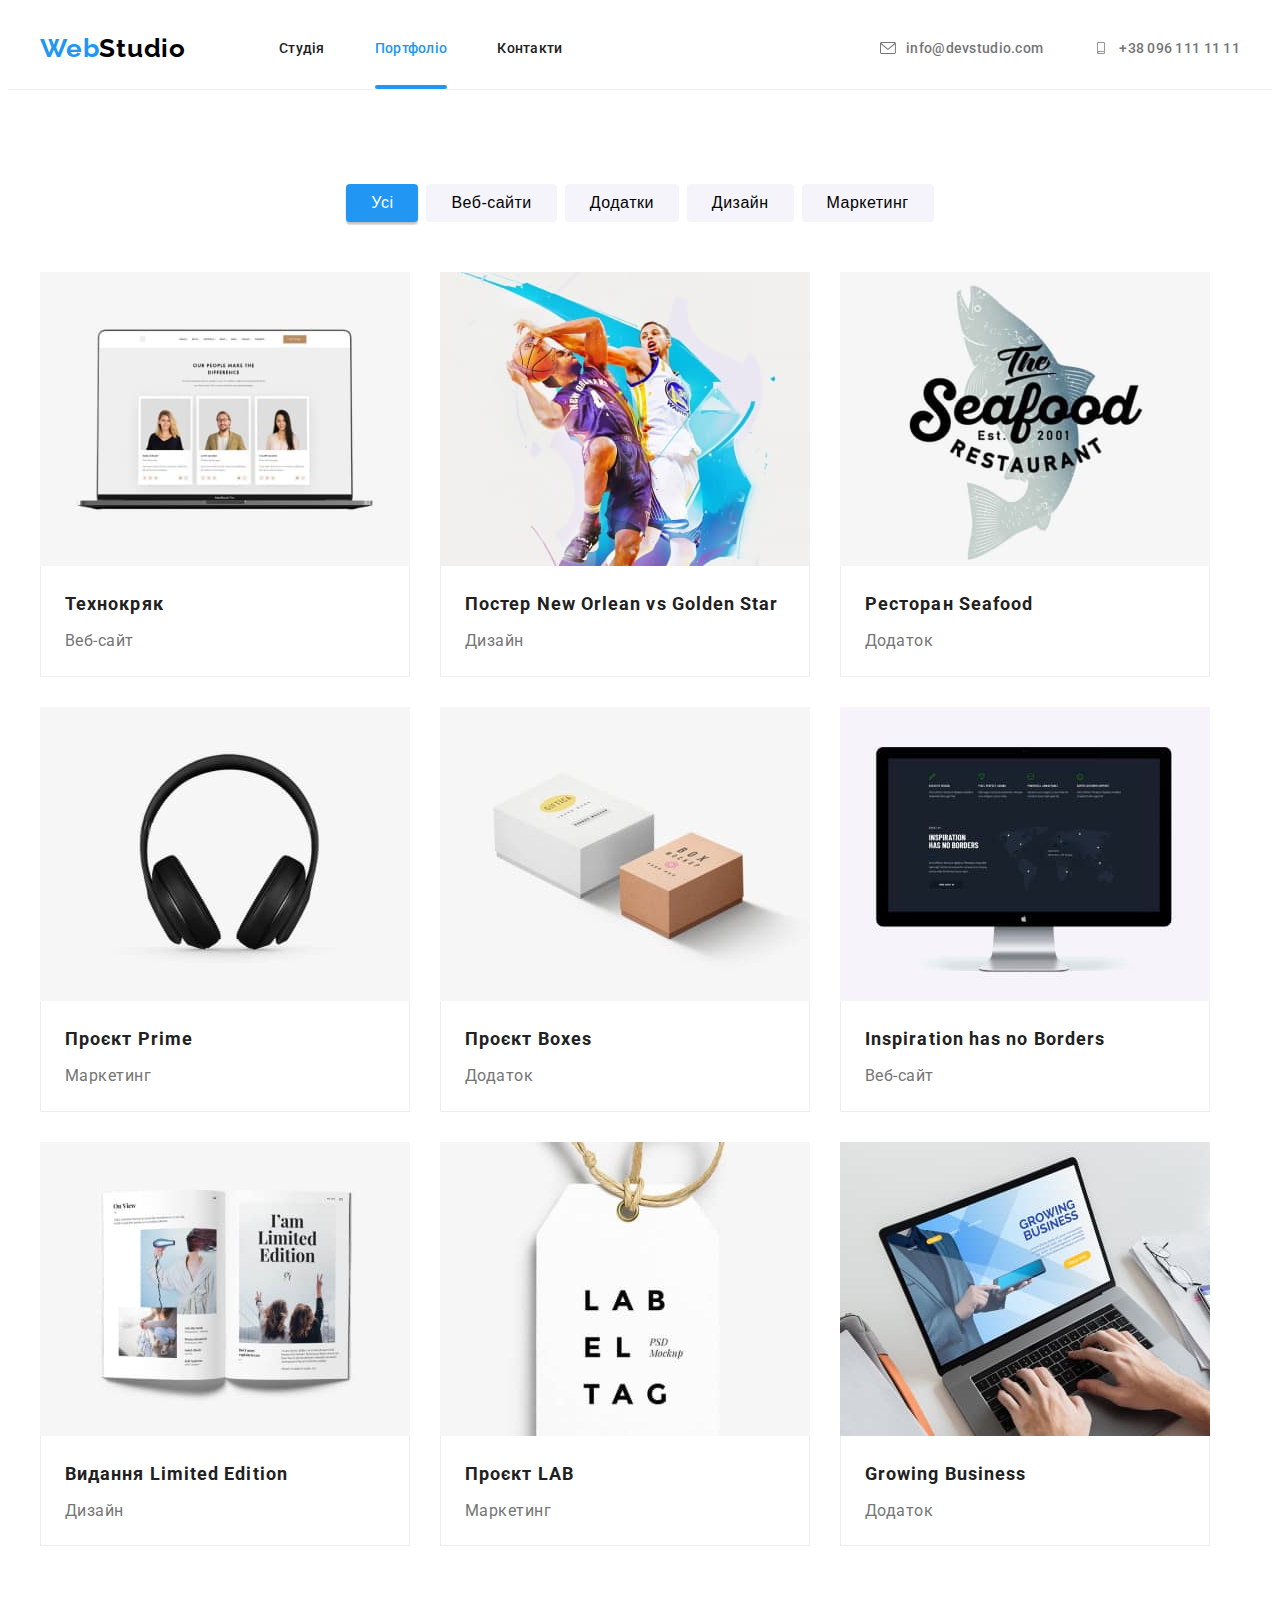
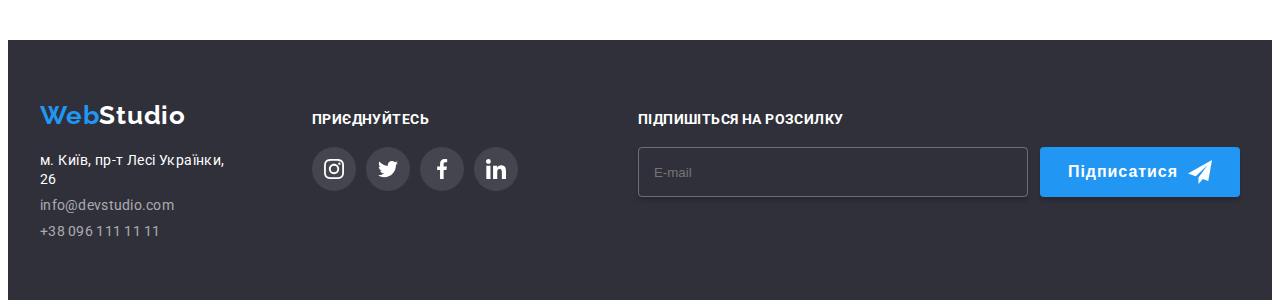
==== portfolio.html @ 983820ed "Initial commit" ====
<!DOCTYPE html>
<html lang="uk">
  <head>
    <meta charset="UTF-8" />
    <meta http-equiv="X-UA-Compatible" content="IE=edge" />
    <meta name="viewport" content="width=device-width, initial-scale=1.0" />
    <title>Portfolio WebStudio</title>

    <link rel="preconnect" href="https://fonts.googleapis.com" />
    <link rel="preconnect" href="https://fonts.gstatic.com" crossorigin />
    <link
      href="https://fonts.googleapis.com/css2?family=Raleway:wght@700&family=Roboto:wght@400;500;700;900&display=swap"
      rel="stylesheet"
    />

    <link
      rel="stylesheet"
      href="https://cdnjs.cloudflare.com/ajax/libs/modern-normalize/2.0.0/modern-normalize.min.css"
      integrity="sha512-4xo8blKMVCiXpTaLzQSLSw3KFOVPWhm/TRtuPVc4WG6kUgjH6J03IBuG7JZPkcWMxJ5huwaBpOpnwYElP/m6wg=="
      crossorigin="anonymous"
      referrerpolicy="no-referrer"
    />

    <link rel="stylesheet" href="./css/styles.css" />
  </head>
  <body>
    <!-- Header -->
    <header class="header">
      <div class="container header-container">
        <!-- Header navigation -->
        <a class="link header-logo" href="./index.html"
          >Web<span class="logo-black">Studio</span></a
        >
        <nav class="header-navigations">
          <ul class="list header-links-nav">
            <li class="header-links-item">
              <a class="link header-link" href="./index.html">Студія</a>
            </li>
            <li class="header-links-item">
              <a class="link header-link active-link" href="./portfolio.html"
                >Портфоліо</a
              >
            </li>
            <li class="header-links-item">
              <a class="link header-link" href="#">Контакти</a>
            </li>
          </ul>
        </nav>
        <!-- Header contacts -->
        <ul class="list header-contacts-list">
          <li class="contact-link-item">
            <a class="link contact-link" href="mailto:info@devstudio.com">
              <svg class="contact-icon" width="16" height="12">
                <use href="./images/sprite.svg#icon-envelope"></use>
              </svg>
              info@devstudio.com
            </a>
          </li>
          <li class="contact-link-item">
            <a class="link contact-link" href="tel:+380961111111">
              <svg class="contact-icon" width="16" height="12">
                <use href="./images/sprite.svg#icon-smartphone"></use>
              </svg>
              +38 096 111 11 11
            </a>
          </li>
        </ul>
      </div>
    </header>

    <!-- Main content -->
    <main>
      <section class="portfolio">
        <div class="container">
          <h1 class="visually-hidden">Портфоліо</h1>
          <!-- Buttons -->
          <ul class="list portfolio-buttons">
            <li class="portfolio-button">
              <button class="button active-button" type="button">Усі</button>
            </li>
            <li class="portfolio-button">
              <button class="button" type="button">Веб-сайти</button>
            </li>
            <li class="portfolio-button">
              <button class="button" type="button">Додатки</button>
            </li>
            <li class="portfolio-button">
              <button class="button" type="button">Дизайн</button>
            </li>
            <li class="portfolio-button">
              <button class="button" type="button">Маркетинг</button>
            </li>
          </ul>

          <!-- Projects -->

          <ul class="list portfolio-projects">
            <li class="project-item">
              <a class="link project-link" href="">
                <div class="overlay-box">
                  <img
                    src="./images/portfolio/teknokriak.jpg"
                    alt="Веб-сайт Технокряк"
                    width="370"
                    height="294"
                  />
                  <div class="overlay">
                    <p class="overlay-text">
                      Ресурс пропонує комплексні пропозиції з різним рівнем
                      функціоналу та сервісів. Все це дозволить відвідувачу
                      отримати вичерпні відомості про компанію чи приватну
                      особу.
                    </p>
                  </div>
                </div>
                <div class="project-desc">
                  <h2 class="progect-name">Технокряк</h2>
                  <p class="progect-type">Веб-сайт</p>
                </div>
              </a>
            </li>
            <li class="project-item">
              <a class="link project-link" href="">
                <div class="overlay-box">
                  <img
                    src="./images/portfolio/new-orlean-vs-golden-star.jpg"
                    alt="Постер New Orlean vs Golden Star"
                    width="370"
                    height="294"
                  />
                  <div class="overlay">
                    <p class="overlay-text">
                      Ресурс пропонує комплексні пропозиції з різним рівнем
                      функціоналу та сервісів. Все це дозволить відвідувачу
                      отримати вичерпні відомості про компанію чи приватну
                      особу.
                    </p>
                  </div>
                </div>
                <div class="project-desc">
                  <h2 class="progect-name">Постер New Orlean vs Golden Star</h2>
                  <p class="progect-type">Дизайн</p>
                </div>
              </a>
            </li>
            <li class="project-item">
              <a class="link project-link" href="">
                <div class="overlay-box">
                  <img
                    src="./images/portfolio/seafood.jpg"
                    alt="Ресторан Seafood"
                    width="370"
                    height="294"
                  />
                  <div class="overlay">
                    <p class="overlay-text">
                      Ресурс пропонує комплексні пропозиції з різним рівнем
                      функціоналу та сервісів. Все це дозволить відвідувачу
                      отримати вичерпні відомості про компанію чи приватну
                      особу.
                    </p>
                  </div>
                </div>
                <div class="project-desc">
                  <h2 class="progect-name">Ресторан Seafood</h2>
                  <p class="progect-type">Додаток</p>
                </div>
              </a>
            </li>
            <li class="project-item">
              <a class="link project-link" href="">
                <div class="overlay-box">
                  <img
                    src="./images/portfolio/prime.jpg"
                    alt="Проєкт Prime"
                    width="370"
                    height="294"
                  />
                  <div class="overlay">
                    <p class="overlay-text">
                      Ресурс пропонує комплексні пропозиції з різним рівнем
                      функціоналу та сервісів. Все це дозволить відвідувачу
                      отримати вичерпні відомості про компанію чи приватну
                      особу.
                    </p>
                  </div>
                </div>
                <div class="project-desc">
                  <h2 class="progect-name">Проєкт Prime</h2>
                  <p class="progect-type">Маркетинг</p>
                </div>
              </a>
            </li>
            <li class="project-item">
              <a class="link project-link" href="">
                <div class="overlay-box">
                  <img
                    src="./images/portfolio/boxes.jpg"
                    alt="Проєкт Boxes"
                    width="370"
                    height="294"
                  />
                  <div class="overlay">
                    <p class="overlay-text">
                      Ресурс пропонує комплексні пропозиції з різним рівнем
                      функціоналу та сервісів. Все це дозволить відвідувачу
                      отримати вичерпні відомості про компанію чи приватну
                      особу.
                    </p>
                  </div>
                </div>
                <div class="project-desc">
                  <h2 class="progect-name">Проєкт Boxes</h2>
                  <p class="progect-type">Додаток</p>
                </div>
              </a>
            </li>
            <li class="project-item">
              <a class="link project-link" href="">
                <div class="overlay-box">
                  <img
                    src="./images/portfolio/inspiration-has-no-borders.jpg"
                    alt="Веб-сайт Inspiration has no Borders"
                    width="370"
                    height="294"
                  />
                  <div class="overlay">
                    <p class="overlay-text">
                      Ресурс пропонує комплексні пропозиції з різним рівнем
                      функціоналу та сервісів. Все це дозволить відвідувачу
                      отримати вичерпні відомості про компанію чи приватну
                      особу.
                    </p>
                  </div>
                </div>
                <div class="project-desc">
                  <h2 class="progect-name">Inspiration has no Borders</h2>
                  <p class="progect-type">Веб-сайт</p>
                </div>
              </a>
            </li>
            <li class="project-item">
              <a class="link project-link" href="">
                <div class="overlay-box">
                  <img
                    src="./images/portfolio/limited-edition.jpg"
                    alt="Видання Limited Edition"
                    width="370"
                    height="294"
                  />
                  <div class="overlay">
                    <p class="overlay-text">
                      Ресурс пропонує комплексні пропозиції з різним рівнем
                      функціоналу та сервісів. Все це дозволить відвідувачу
                      отримати вичерпні відомості про компанію чи приватну
                      особу.
                    </p>
                  </div>
                </div>
                <div class="project-desc">
                  <h2 class="progect-name">Видання Limited Edition</h2>
                  <p class="progect-type">Дизайн</p>
                </div>
              </a>
            </li>
            <li class="project-item">
              <a class="link project-link" href="">
                <div class="overlay-box">
                  <img
                    src="./images/portfolio/lab.jpg"
                    alt="Проєкт LAB"
                    width="370"
                    height="294"
                  />
                  <div class="overlay">
                    <p class="overlay-text">
                      Ресурс пропонує комплексні пропозиції з різним рівнем
                      функціоналу та сервісів. Все це дозволить відвідувачу
                      отримати вичерпні відомості про компанію чи приватну
                      особу.
                    </p>
                  </div>
                </div>
                <div class="project-desc">
                  <h2 class="progect-name">Проєкт LAB</h2>
                  <p class="progect-type">Маркетинг</p>
                </div>
              </a>
            </li>
            <li class="project-item">
              <a class="link project-link" href="">
                <div class="overlay-box">
                  <img
                    src="./images/portfolio/growing-business.jpg"
                    alt="Growing Business"
                    width="370"
                    height="294"
                  />
                  <div class="overlay">
                    <p class="overlay-text">
                      Ресурс пропонує комплексні пропозиції з різним рівнем
                      функціоналу та сервісів. Все це дозволить відвідувачу
                      отримати вичерпні відомості про компанію чи приватну
                      особу.
                    </p>
                  </div>
                </div>
                <div class="project-desc">
                  <h2 class="progect-name">Growing Business</h2>
                  <p class="progect-type">Додаток</p>
                </div>
              </a>
            </li>
          </ul>
        </div>
      </section>
    </main>

    <!-- Footer -->
    <footer class="footer">
      <div class="container aside">
        <div class="navigation-group">
          <!-- Footer navigation -->
          <a class="link logo footer-logo" href="./index.html"
            >Web<span class="logo-white">Studio</span></a
          >

          <!-- Footer contacts -->
          <address class="footer-contacts">
            <a
              class="link map-link"
              href="https://goo.gl/maps/1FD8mKBqTNXSPeUQA"
              target="_blank"
              >м. Київ, пр-т Лесі Українки, 26</a
            >

            <a class="link contact-link" href="mailto:info@devstudio.com"
              >info@devstudio.com</a
            >

            <a class="link contact-link" href="tel:+380961111111"
              >+38 096 111 11 11</a
            >
          </address>
        </div>

        <!-- Footer socials -->
        <div class="footer-socials-group">
          <h3 class="footer-socials-title">приєднуйтесь</h3>
          <ul class="socials list footer-socials-list">
            <li class="social-item footer-social-item">
              <a
                class="social-link link footer-social-link"
                href=""
                target="_blank"
                rel="noopener noreferrer"
                aria-label="Icon Instagram"
              >
                <svg
                  class="social-icon footer-social-icon"
                  width="20"
                  height="20"
                >
                  <use href="./images/sprite.svg#icon-instagram"></use>
                </svg>
              </a>
            </li>
            <li class="social-item footer-social-item">
              <a
                class="social-link link footer-social-link"
                href=""
                target="_blank"
                rel="noopener noreferrer"
                aria-label="Icon Twitter"
              >
                <svg
                  class="social-icon footer-social-icon"
                  width="20"
                  height="20"
                >
                  <use href="./images/sprite.svg#icon-twitter"></use>
                </svg>
              </a>
            </li>
            <li class="social-item footer-social-item">
              <a
                class="social-link link footer-social-link"
                href=""
                target="_blank"
                rel="noopener noreferrer"
                aria-label="Icon Facebook"
              >
                <svg
                  class="social-icon footer-social-icon"
                  width="20"
                  height="20"
                >
                  <use href="./images/sprite.svg#icon-facebook"></use>
                </svg>
              </a>
            </li>
            <li class="social-item footer-social-item">
              <a
                class="social-link link footer-social-link"
                href=""
                target="_blank"
                rel="noopener noreferrer"
                aria-label="Icon Linkedin"
              >
                <svg
                  class="social-icon footer-social-icon"
                  width="20"
                  height="20"
                >
                  <use href="./images/sprite.svg#icon-linkedin"></use>
                </svg>
              </a>
            </li>
          </ul>
        </div>

        <!-- Footer form -->
        <div class="footer-form-container">
          <strong class="footer-form-title">Підпишіться на розсилку</strong>
          <form class="footer-form">
            <input
              class="footer-form-input"
              type="email"
              name="user-mail"
              placeholder="E-mail"
            />
            <button class="footer-form-button hero-button" type="submit">
              Підписатися
              <svg class="footer-form-icon" width="24" height="24">
                <use href="./images/sprite-form.svg#icon-send"></use>
              </svg>
            </button>
          </form>
        </div>
      </div>
    </footer>
  </body>
</html>
---- css/styles.css ----
:root {
    --text-font: 'Roboto', sans-serif;
    --secondary-font: 'Raleway',sans-serif;

    /* Text colors*/
    --accent-color: #2196F3;
    --main-text-color: #212121;
    --secondary-text-color: #FFF;
    --description-text-color: #757575;

    /* Background colors */
    --main-background-color: #fff;
    --background-color-dark: #2F303A;
    --background-color-light: #F5F4FA;

    /* Animation */
    --animation: 250ms cubic-bezier(0.4, 0, 0.2, 1);
}

body {
    font-family: var(--text-font);
    color: var(--main-text-color);
    background-color: var(--main-background-color);
}

.visually-hidden {
    position: absolute;
    width: 1px;
    height: 1px;
    padding: 0;
    margin: -1px;
    overflow: hidden;
    clip: rect(0, 0, 0, 0);
    white-space: nowrap;
    border: 0;
}

.link {
    text-decoration: none;
    font-style: normal;
    color: currentColor;
}

.list {
    list-style: none;
    padding: 0;
    margin: 0;
}

h1,
h2,
h3,
h4,
h5,
h6,
p {
    margin: 0;
}

img {
    display: block;
}

.container {
    width: 1200px;

    padding-left: 15px;
    padding-right: 15px;

    margin-left: auto;
    margin-right: auto;

}


/* Studio styles */
/* Header styles */

.header {
    border-bottom: 1px solid #EEE;
}

.header-container {
    display: flex;
    align-items: center;
}

.header-logo {
    color: var(--accent-color);
    font-family: var(--secondary-font);
    font-size: 26px;
    font-weight: 700;
    letter-spacing: 0.78px;

    margin-right: 93px;

}

.logo-black {
    color: #000;
   
}

.header-links-nav {
    display: flex;
}

.header-links-item {
    margin-right: 50px;
}

.header-links-item:last-child {
    margin-right: 0;
}

.header-link {
    color: var(--main-text-color);
    font-weight: 500;
    font-size: 14px;
    line-height: 1.2;
    letter-spacing: 0.28px;

    padding-top: 32px;
    padding-bottom: 32px;
    display: block;

    position: relative;

    transition: color var(--animation);

}

.header-link:hover,
.header-link:focus {
    color: var(--accent-color);
}

.active-link::after {
    position: absolute;
    bottom: 0;
    left: 0;
    content:'';
    display: block;
    width: 100%;
    height: 3.85px;
    background-color: var(--accent-color);
    border-radius: 2px;
}


.header-contacts-list {
    display: flex;
    margin-left: auto;
    
}

.contact-link {
    color: var(--description-text-color);
    font-weight: 500;
    font-size: 14px;
    line-height: 1.2;
    letter-spacing: 0.28px;

    padding-top: 32px;
    padding-bottom: 32px;

    display: flex;
    align-items: center;

    transition: color var(--animation);

}

.contact-icon {
    fill: currentColor;
    margin-right: 10px;
}

.active-link {
    color: var(--accent-color);
}

.contact-link:hover,
.contact-link:focus {
    color: var(--accent-color);
}

.contact-link-item {
    margin-right: 50px;
}

.contact-link-item:last-child {
    margin-right: 0px;
}

/* Main styles */

/* Hero section */

.hero {
    background-color: var(--background-color-dark);
    background-image: linear-gradient(to right, rgba(47, 48, 58, 0.40), rgba(47, 48, 58, 0.40)), url(../images/hero/hero.jpg);
    background-repeat: no-repeat;
    background-position: 50% 50%;
    max-width: 1600px;

    text-align: center;
    padding-top: 200px;
    padding-bottom: 200px;

    margin-left: auto;
    margin-right: auto;

}

.hero-title {
    color: var(--secondary-text-color);
    font-size: 44px;
    font-weight: 900;
    line-height: 1.36;
    letter-spacing: 2.64px;
    text-transform: uppercase;

    width: 696px;
    margin-right: auto;
    margin-left: auto;
    margin-bottom: 30px;
}

.hero-button {
    background-color: var(--accent-color);
    color: var(--secondary-text-color);
    font-size: 16px;
    font-weight: 700;
    line-height: 1.87;
    letter-spacing: 0.96px;
    border: none;
    cursor: pointer;

    padding: 10px 32px;

    border-radius: 4px;
    box-shadow: 0px 4px 4px 0px rgba(0, 0, 0, 0.15);
}

.backdrop {
    position: fixed;
    top: 0;
    left: 0;
    background-color: rgba(0, 0, 0, 0.20);
    width: 100%;
    height: 100%;

    transition: opacity var(--animation), visibility var(--animation);
    transition-delay: 250ms;

    z-index: 10;
}

.backdrop.is-hidden {
    opacity: 0;
    pointer-events: none;
    visibility: hidden;

}

.modal-wrapper {
    position: absolute;
    top: 50%;
    left: 50%;
    transform: translate(-50%, -50%) scale(1);
    width: 528px;
   
    padding: 40px;
    border-radius: 4px;
    background: var(--main-background-color);
    box-shadow: 0px 2px 1px 0px rgba(0, 0, 0, 0.20), 0px 1px 1px 0px rgba(0, 0, 0, 0.14), 0px 1px 3px 0px rgba(0, 0, 0, 0.12);

    transition: transform var(--animation);


}

.backdrop.is-hidden .modal-wrapper {
    transform: translate(-50%, -50%) scale(0.8);
}


.modal-button {
    position: absolute;
    top: 8px;
    right: 8px;

    display: flex;
    align-items: center;
    justify-content: center;
    padding: 0;

    width: 30px;
    height: 30px;

    cursor: pointer;

    border-radius: 50%;
    border: 1px solid rgba(0, 0, 0, 0.10);
    background-color: transparent;
}

.modal-button-icon {
    fill: #212121;

    transition: fill var(--animation);
}

.modal-button:hover .modal-button-icon,
.modal-button:focus .modal-button-icon {
    fill: var(--accent-color);
}


/* Form */

.modal-wrapper-title {
    color: var(--main-text-color);
    text-align: center;
    font-size: 20px;
    line-height: normal;
    letter-spacing: 0.6px;

    display: block;
    margin-bottom: 12px;
}

.form-group,
.form-policy-group {
    display: block;
}

.form-group {
    position: relative;

    margin-bottom: 10px;
}




.form-label {
    display: block;

    color: var(--description-text-color);
    font-size: 12px;
    font-weight: 400;
    line-height: normal;
    letter-spacing: 0.12px;

    text-align: left;
    margin-bottom: 4px;
}

.form-input {
    outline: transparent;
    width: 100%;
    padding: 11px 12px 11px 35px;
    border-radius: 4px;
    border: 1px solid rgba(33, 33, 33, 0.20);

    cursor: pointer;

    transition: border var(--animation);

    font-size: 14px;
}

.form-input:hover,
.form-input:focus {
    border: 1px solid var(--accent-color);
    
}

.form-icon {
    position: absolute;
    left: 12px;
    bottom: 13px;
    fill: #212121;

    transition: fill var(--animation);
}

.form-input:hover+ .form-icon,
.form-input:focus+ .form-icon {
    fill: var(--accent-color);
}


.form-textarea {
    outline: transparent;
    width: 100%;
    height: 120px;
    padding: 12px 16px;
    border-radius: 4px;
    border: 1px solid rgba(33, 33, 33, 0.20);

    resize: none;

    transition: border var(--animation);

    font-size: 12px;
}

.form-textarea:hover,
.form-textarea:focus {
    border: 1px solid var(--accent-color);
}

.form-textarea::placeholder {
    color: rgba(117, 117, 117, 0.50);
    font-size: 12px;
    font-weight: 400;
    line-height: normal;
    letter-spacing: 0.12px;
}

.form-policy-group {
    display: flex;
    align-items: baseline;
    justify-content: center;

    margin-top: 15px;
    margin-bottom: 30px;
}

.custom-checkbox {
    display: flex;
    align-items: center;
    justify-content: center;

    width: 16px;
    height: 15px;
    outline: 2px solid #212121;
    outline-offset: -2px;
    border-radius: 2px;

    margin-right: 8px;

    transition: background-color var(--animation), outline-color var(--animation), outline var(--animation);
}

.custom-checkbox:hover,
.checkbox:focus ~ .custom-checkbox {
    outline: 2px solid var(--accent-color);
    outline-offset: -2px;
}

.checkbox:checked+.custom-checkbox {
    background-color: var(--accent-color);
    outline-color: var(--accent-color);
}


.custom-checkbox-icon {
    opacity: 0;

    transition: opacity var(--animation);
}

.checkbox:checked + .custom-checkbox 
.custom-checkbox-icon {
    opacity: 1;

    fill: #EEE;
}


.policy-description {
    color: var(--description-text-color);
    font-size: 14px;
    font-weight: 400;
    line-height: 1.71;
    letter-spacing: 0.42px;
}

.policy-link {
    color: var(--accent-color);
    font-size: 14px;
    font-weight: 400;
    line-height: 24px;
    letter-spacing: 0.42px;

    transition: border-bottom var(--animation);
}

.form-button {
    padding: 10px 52px;
} 

.form-button {
    transition: border var(--animation);
}



/* Advantages styles */

.advantages {
    padding-top: 94px;
    padding-bottom: 94px;
}

.advantages-list {
    display: flex;
    
}

.advantage-item {
    margin-right: 30px;
    width: 270px;
}

.advantage-item:last-child {
    margin-right: 0px;
}

.advantages-icons {
    display: flex;
    align-items: center;
    justify-content: center;

    width: 270px;
    height: 120px;

    border-radius: 4px;
    background: var(--background-color-light);

    margin-bottom: 30px;
}

.advantage-title {
    font-size: 14px;
    font-weight: 700;
    line-height: 1.2;
    letter-spacing: 0.42px;
    text-transform: uppercase;

    margin-bottom: 10px;
}

.advantage-desc {
    color: var(--description-text-color);
    font-size: 14px;
    line-height: 1.71;
    letter-spacing: 0.42px;
}

/* Skils styles */

.skils {
    padding-bottom: 94px;
}
 
.skils-title {
    text-align: center;
    font-size: 36px;
    font-weight: 700;
    line-height: 1.2;
    letter-spacing: 1.08px;

    margin-bottom: 50px;
}

.skils-list {
    display: flex;
    align-items: center;
}

.skils-item {
    margin-right: 30px;
    position: relative;
}

.skils-item:last-child {
    margin-right: 0px;
}

.skils-text {
    position: absolute;
    bottom: 0;
    
    width: 100%;
    height: 70px;
    display: flex;
    align-items: center;
    justify-content: center;
    
    background-color: rgba(47, 48, 58, 0.80);
    color: var(--secondary-text-color);

    font-size: 14px;
    font-style: normal;
    font-weight: 700;
    line-height: normal;
    letter-spacing: 0.42px;
    text-transform: uppercase;
        
}

/* Team styles */

.team {
    background-color: var(--background-color-light);
    padding-top: 94px;
    padding-bottom: 94px;
    
    
}

.team-title {
    text-align: center;
    font-size: 36px;
    font-weight: 700;
    line-height: 1.2;
    letter-spacing: 1.08px;

    margin-bottom: 50px;
}

.team-list {
    display: flex;
    align-items: center;
}

.team-item {
    margin-right: 30px;

    background-color: var(--main-background-color);
    border-radius: 0px 0px 4px 4px;
    box-shadow: 0px 2px 1px 0px rgba(0, 0, 0, 0.20), 0px 1px 1px 0px rgba(0, 0, 0, 0.14), 0px 1px 3px 0px rgba(0, 0, 0, 0.12);
}

.team-item:last-child {
    margin-right: 0;
}

.member-desc {
    padding-top: 30px;
    padding-bottom: 30px;

}

.team-member {
    text-align: center;
    font-size: 16px;
    font-weight: 500;
    line-height: 1.2;
    letter-spacing: 0.48px;

    margin-bottom: 10px;
    
}

.team-member-desc {
    color: var(--description-text-color);
    text-align: center;
    font-size: 16px;
    line-height: 1.2;
    letter-spacing: 0.48px;

    margin-bottom: 16px;
}

.socials {
    display: flex;
    align-items: center;
    justify-content: center;
}

.social-link {
    display: flex;
    align-items: center;
    justify-content: center;

    width: 44px;
    height: 44px;

    background-color: var(--main-background-color);

    border-radius: 50%;

    transition: background-color var(--animation), color var(--animation);

}

.social-item:not(:last-child) {
    margin-right: 10px;
}

.social-link:hover,
.social-link:focus {
    background-color: var(--accent-color);
}

.social-icon {
    fill: #AFB1B8;
    transition: fill var(--animation);
}

.social-link:hover .social-icon,
.social-link:focus .social-icon {
    fill: #FFF;
}



/* Clients section */

.clients {
    padding-top: 94px;
    padding-bottom: 94px;
}

.clients-title {
    color: var(--main-text-color);
    text-align: center;
    font-size: 36px;
    font-style: normal;
    line-height: normal;
    letter-spacing: 1.08px;

    margin-bottom: 50px;
}

.clients-list {
    display: flex;
    align-items: center;

}

.clients-list {
    gap: 30px;
}

.clients-item {
    display: flex;
   
  
}

.clients-link {
    display: flex;
    align-items: center;
    justify-content: center;

    width: 170px;
    height: 92px;

    border-radius: 4px;
    border: 1px solid #AFB1B8;

    transition: border-color var(--animation), color var(--animation);

    
}

.clients-link:hover,
.clients-link:focus {
    border-color: var(--accent-color);
}

.clients-link:hover .clients-icon,
.clients-link:focus .clients-icon {
    fill: var(--accent-color);
}

.clients-icon {
    fill: #AFB1B8;
    transition: fill var(--animation);
}

.clients-item:hover .clients-icon,
.clients-item:focus .clients-icon {
    fill: var(--accent-color);
}

/* Footer styles */

.footer {
    background-color: var(--background-color-dark);
    padding-top: 60px;
    padding-bottom: 60px;

}

.aside {
    display: flex;
    align-items: baseline;

}

.navigation-group {
    margin-right: 70px;
}

.logo {
    color: var(--accent-color);
    font-family: var(--secondary-font);
    font-size: 26px;
    font-weight: 700;
    letter-spacing: 0.78px;
}

.logo-white {
    color: var(--secondary-text-color);
}


.map-link {
    color: var(--secondary-text-color);
    font-size: 14px;
    line-height: 1.71px;
    letter-spacing: 0.42px;

    transition: color var(--animation);

}

.map-link:hover,
.map-link:focus {
    color: var(--accent-color);
}

.footer-contacts {
   
    margin-top: 20px;
}

.footer .contact-link {
    color: rgba(255, 255, 255, 0.60);
    font-weight: 400;

    padding-top: 0px;
    padding-bottom: 0px;

    display: block;
    margin-top: 9px;
}

.contact-link:hover,
.contact-link:focus {
    color: var(--accent-color);
}

.footer-socials-group {
    margin-right: 120px;
}

.footer-socials-list {
    display: flex;
    justify-content: flex-start;
}

.footer-socials-title {
    color: #FFF;
    font-size: 14px;
    line-height: normal;
    letter-spacing: 0.42px;
    text-transform: uppercase;
 
    margin-bottom: 20px;
}

.footer-social-link {
    background-color: rgba(255, 255, 255, 0.10);
}

.footer-social-icon {
    fill: #FFF;
}



/* Footer form */

.footer-form-title {
    display: block;

    color: var(--secondary-text-color);
    font-size: 14px;
    font-weight: 700;
    line-height: normal;
    letter-spacing: 0.42px;
    text-transform: uppercase;

    margin-bottom: 20px;
}

.footer-form {
    display: flex;
}

.footer-form-input {
    width: 358px;
    padding: 15px;

    outline: transparent;
    color: var(--secondary-text-color);

    background-color: transparent;
    border-radius: 4px;
    border: 1px solid rgba(255, 255, 255, 0.30);
    box-shadow: 0px 4px 4px 0px rgba(0, 0, 0, 0.15);

    margin-right: 12px;

    transition: outline var(--animation);

}

.footer-form-input:hover,
.footer-form-input:focus {
    outline: 1px solid var(--accent-color);
    outline-offset: -2px;
}



.footer-form-button {
    display: flex;
    align-items: center;
    justify-content: center;

    gap: 10px;
    padding: 10px 28px;
}

.footer-form-icon {
    fill: #FFF;
}



/* Portfolio styles */



/* Buttons styles */

.portfolio {
    padding-top: 94px;
    padding-bottom: 94px;
}

.portfolio-buttons {
    display: flex;
    align-items: center;
    justify-content: center;

    margin-bottom: 50px;
}

.portfolio-button {
    margin-right: 8px;
}

.portfolio-button:last-child {
    margin-right: 0;
}


.button {
    background-color: var(--background-color-light); 
    text-align: center;
    font-size: 16px;
    font-weight: 500;
    line-height: 1.62;
    letter-spacing: 0.48px;
    border: none;
    border-radius: 4px;
    cursor: pointer;

    padding: 6px 25px;

    transition: color var(--animation), background-color var(--animation), box-shadow var(--animation);



}

.button:hover,
.button:focus {
    background-color: var(--accent-color);
    color: var(--secondary-text-color);
    box-shadow: 0px 2px 2px 0px rgba(0, 0, 0, 0.12), 0px 1px 2px 0px rgba(0, 0, 0, 0.08), 0px 3px 1px 0px rgba(0, 0, 0, 0.10);
}

.active-button {
    background-color: var(--accent-color);
    color: var(--secondary-text-color);
    box-shadow: 0px 2px 2px 0px rgba(0, 0, 0, 0.12), 0px 1px 2px 0px rgba(0, 0, 0, 0.08), 0px 3px 1px 0px rgba(0, 0, 0, 0.10);
}

/* Projects styles */

.progect-name {
    font-size: 18px;
    font-weight: 700;
    line-height: 2;
    letter-spacing: 1.08px;

    margin-bottom: 4px;

    transition: color var(--animation);
}

/* .progect-name:hover,
.progect-name:focus {
    color: var(--accent-color);
} */

.progect-type {
    color: var(--description-text-color);
    font-size: 16px;
    line-height: 1.87;
    letter-spacing: 0.48px;

    transition: color var(--animation);
}

/* .progect-type:hover,
.progect-type:focus {
    color: var(--accent-color);
} */

.portfolio-projects {
    display: flex;
    flex-wrap: wrap;

    margin-top: -30px;
    margin-left: -30px;
}

.project-item {
    /* flex-basis: calc(100% / 3 -30px); */

    margin-top: 30px;
    margin-left: 30px;

}

.project-link {
    display: block;

    transition: box-shadow var(--animation);
}

.project-link:hover,
.project-link:focus {
    box-shadow: 1px 4px 6px 0px rgba(0, 0, 0, 0.16), 0px 4px 4px 0px rgba(0, 0, 0, 0.06), 0px 1px 1px 0px rgba(0, 0, 0, 0.12);
}

.overlay-box {
    position: relative;
    overflow: hidden;
}

.overlay {
    position: absolute;
    top: 0;
    left: 0;
    width: 100%;
    height: 100%;

    padding: 63px 24px;

    transform: translateY(100%);
    transition: transform var(--animation);

    background-color: rgba(33, 150, 243, 0.90);
}

.project-item:hover .overlay,
.project-item:focus .overlay {
    transform: translateY(0);
}


.overlay-text {
    color: var(--secondary-text-color);
    font-size: 18px;
    font-style: normal;
    font-weight: 400;
    line-height: 1.55;
    letter-spacing: 0.54px;
}

.project-desc {
    padding: 20px 24px;

    border-left: 1px solid #EEE;
    border-right: 1px solid #EEE;
    border-bottom: 1px solid #EEE;

}
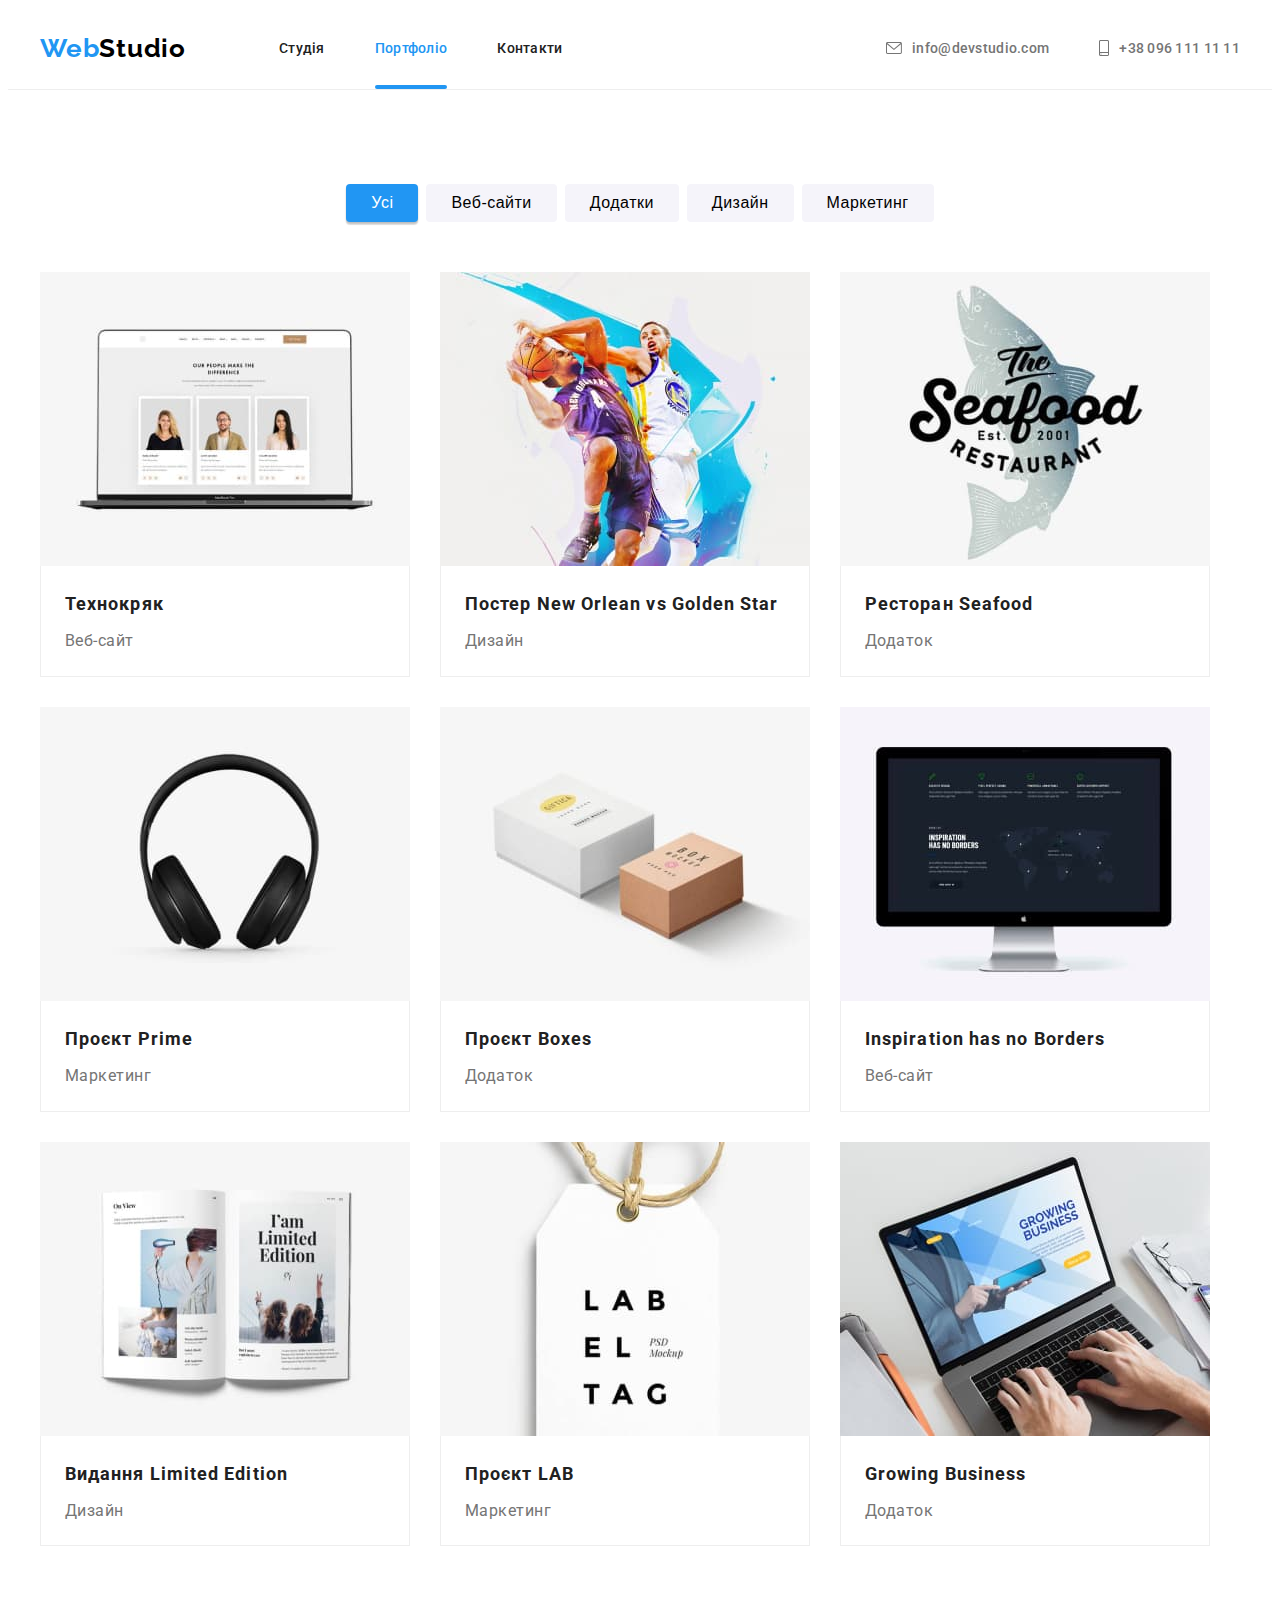
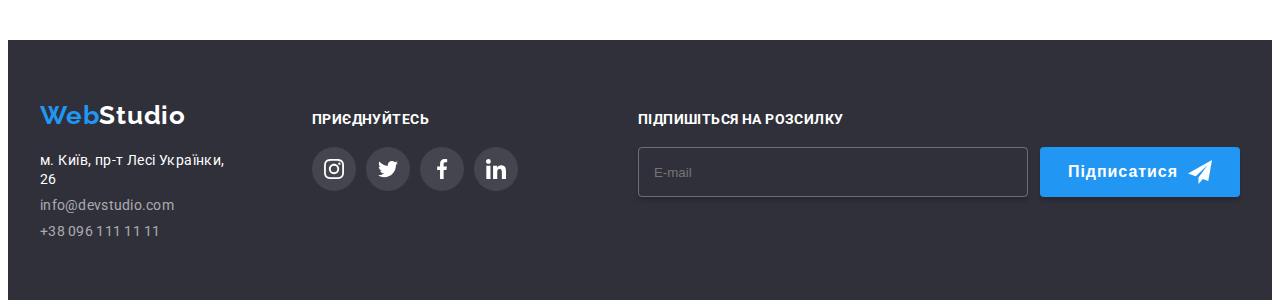
==== commit b55ff331: "Переписано код за ВЕМ" ====
--- a/portfolio.html
+++ b/portfolio.html
@@ -26,39 +26,46 @@
   <body>
     <!-- Header -->
     <header class="header">
-      <div class="container header-container">
+      <div class="container header__container">
         <!-- Header navigation -->
-        <a class="link header-logo" href="./index.html"
-          >Web<span class="logo-black">Studio</span></a
+        <a class="link logo header__logo" href="./index.html"
+          >Web<span class="logo--black">Studio</span></a
         >
         <nav class="header-navigations">
-          <ul class="list header-links-nav">
-            <li class="header-links-item">
-              <a class="link header-link" href="./index.html">Студія</a>
-            </li>
-            <li class="header-links-item">
-              <a class="link header-link active-link" href="./portfolio.html"
+          <ul class="list header-navigations__links">
+            <li class="header-navigations__item">
+              <a class="link header-navigations__link" href="./index.html"
+                >Студія</a
+              >
+            </li>
+            <li class="header-navigations__item">
+              <a
+                class="link header-navigations__link header-navigations--active-link"
+                href="./portfolio.html"
                 >Портфоліо</a
               >
             </li>
-            <li class="header-links-item">
-              <a class="link header-link" href="#">Контакти</a>
+            <li class="header-navigations__item">
+              <a class="link header-navigations__link" href="#">Контакти</a>
             </li>
           </ul>
         </nav>
         <!-- Header contacts -->
-        <ul class="list header-contacts-list">
-          <li class="contact-link-item">
-            <a class="link contact-link" href="mailto:info@devstudio.com">
-              <svg class="contact-icon" width="16" height="12">
+        <ul class="list header-contacts">
+          <li class="header-contacts__item">
+            <a
+              class="link header-contacts__link"
+              href="mailto:info@devstudio.com"
+            >
+              <svg class="header-contacts__icon" width="16" height="12">
                 <use href="./images/sprite.svg#icon-envelope"></use>
               </svg>
               info@devstudio.com
             </a>
           </li>
-          <li class="contact-link-item">
-            <a class="link contact-link" href="tel:+380961111111">
-              <svg class="contact-icon" width="16" height="12">
+          <li class="header-contacts__item">
+            <a class="link header-contacts__link" href="tel:+380961111111">
+              <svg class="header-contacts__icon" width="10" height="16">
                 <use href="./images/sprite.svg#icon-smartphone"></use>
               </svg>
               +38 096 111 11 11
--- a/css/styles.css
+++ b/css/styles.css
@@ -80,40 +80,34 @@
     border-bottom: 1px solid #EEE;
 }
 
-.header-container {
-    display: flex;
-    align-items: center;
-}
-
-.header-logo {
-    color: var(--accent-color);
-    font-family: var(--secondary-font);
-    font-size: 26px;
-    font-weight: 700;
-    letter-spacing: 0.78px;
-
+.header__container {
+    display: flex;
+    align-items: center;
+}
+
+.header__logo {
     margin-right: 93px;
 
 }
 
-.logo-black {
+.logo--black {
     color: #000;
    
 }
 
-.header-links-nav {
-    display: flex;
-}
-
-.header-links-item {
+.header-navigations__links {
+    display: flex;
+}
+
+.header-navigations__item {
     margin-right: 50px;
 }
 
-.header-links-item:last-child {
+.header-navigations__item:last-child {
     margin-right: 0;
 }
 
-.header-link {
+.header-navigations__link {
     color: var(--main-text-color);
     font-weight: 500;
     font-size: 14px;
@@ -130,12 +124,16 @@
 
 }
 
-.header-link:hover,
-.header-link:focus {
+.header-navigations__link:hover,
+.header-navigations__link:focus {
     color: var(--accent-color);
 }
 
-.active-link::after {
+.header-navigations--active-link {
+    color: var(--accent-color);
+}
+
+.header-navigations--active-link::after {
     position: absolute;
     bottom: 0;
     left: 0;
@@ -148,13 +146,13 @@
 }
 
 
-.header-contacts-list {
+.header-contacts {
     display: flex;
     margin-left: auto;
     
 }
 
-.contact-link {
+.header-contacts__link {
     color: var(--description-text-color);
     font-weight: 500;
     font-size: 14px;
@@ -171,25 +169,22 @@
 
 }
 
-.contact-icon {
+.header-contacts__icon {
     fill: currentColor;
     margin-right: 10px;
 }
 
-.active-link {
+
+.header-contacts__link:hover,
+.header-contacts__link:focus {
     color: var(--accent-color);
 }
 
-.contact-link:hover,
-.contact-link:focus {
-    color: var(--accent-color);
-}
-
-.contact-link-item {
+.header-contacts__item {
     margin-right: 50px;
 }
 
-.contact-link-item:last-child {
+.header-contacts__item:last-child {
     margin-right: 0px;
 }
 
@@ -507,21 +502,21 @@
     padding-bottom: 94px;
 }
 
-.advantages-list {
+.advantages__list {
     display: flex;
     
 }
 
-.advantage-item {
+.advantage__item {
     margin-right: 30px;
     width: 270px;
 }
 
-.advantage-item:last-child {
+.advantage__item:last-child {
     margin-right: 0px;
 }
 
-.advantages-icons {
+.advantages__icons {
     display: flex;
     align-items: center;
     justify-content: center;
@@ -535,7 +530,7 @@
     margin-bottom: 30px;
 }
 
-.advantage-title {
+.advantage__title {
     font-size: 14px;
     font-weight: 700;
     line-height: 1.2;
@@ -545,7 +540,7 @@
     margin-bottom: 10px;
 }
 
-.advantage-desc {
+.advantage__desc {
     color: var(--description-text-color);
     font-size: 14px;
     line-height: 1.71;
@@ -558,7 +553,7 @@
     padding-bottom: 94px;
 }
  
-.skils-title {
+.skils__title {
     text-align: center;
     font-size: 36px;
     font-weight: 700;
@@ -568,21 +563,21 @@
     margin-bottom: 50px;
 }
 
-.skils-list {
-    display: flex;
-    align-items: center;
-}
-
-.skils-item {
+.skils__list {
+    display: flex;
+    align-items: center;
+}
+
+.skils__item {
     margin-right: 30px;
     position: relative;
 }
 
-.skils-item:last-child {
+.skils__item:last-child {
     margin-right: 0px;
 }
 
-.skils-text {
+.skils__text {
     position: absolute;
     bottom: 0;
     
@@ -718,7 +713,7 @@
     padding-bottom: 94px;
 }
 
-.clients-title {
+.clients__title {
     color: var(--main-text-color);
     text-align: center;
     font-size: 36px;
@@ -729,23 +724,22 @@
     margin-bottom: 50px;
 }
 
-.clients-list {
-    display: flex;
-    align-items: center;
-
-}
-
-.clients-list {
-    gap: 30px;
-}
-
-.clients-item {
-    display: flex;
-   
+.clients__list {
+    display: flex;
+    align-items: center;
+}
+
+.clients__item {
+    display: flex;
+    margin-right: 30px;
   
 }
 
-.clients-link {
+.clients__item:last-child {
+    margin-right: 0;
+}
+
+.clients__link {
     display: flex;
     align-items: center;
     justify-content: center;
@@ -761,23 +755,23 @@
     
 }
 
-.clients-link:hover,
-.clients-link:focus {
+.clients__link:hover,
+.clients__link:focus {
     border-color: var(--accent-color);
 }
 
-.clients-link:hover .clients-icon,
-.clients-link:focus .clients-icon {
+.clients__link:hover .clients__icon,
+.clients__link:focus .clients__icon {
     fill: var(--accent-color);
 }
 
-.clients-icon {
+.clients__icon {
     fill: #AFB1B8;
     transition: fill var(--animation);
 }
 
-.clients-item:hover .clients-icon,
-.clients-item:focus .clients-icon {
+.clients__item:hover .clients__icon,
+.clients__item:focus .clients__icon {
     fill: var(--accent-color);
 }
 
@@ -833,13 +827,16 @@
     margin-top: 20px;
 }
 
-.footer .contact-link {
+.contact-link {
     color: rgba(255, 255, 255, 0.60);
     font-weight: 400;
-
+    font-size: 14px;
+    line-height: 1.2;
+    letter-spacing: 0.28px;
+    
     padding-top: 0px;
     padding-bottom: 0px;
-
+    
     display: block;
     margin-top: 9px;
 }
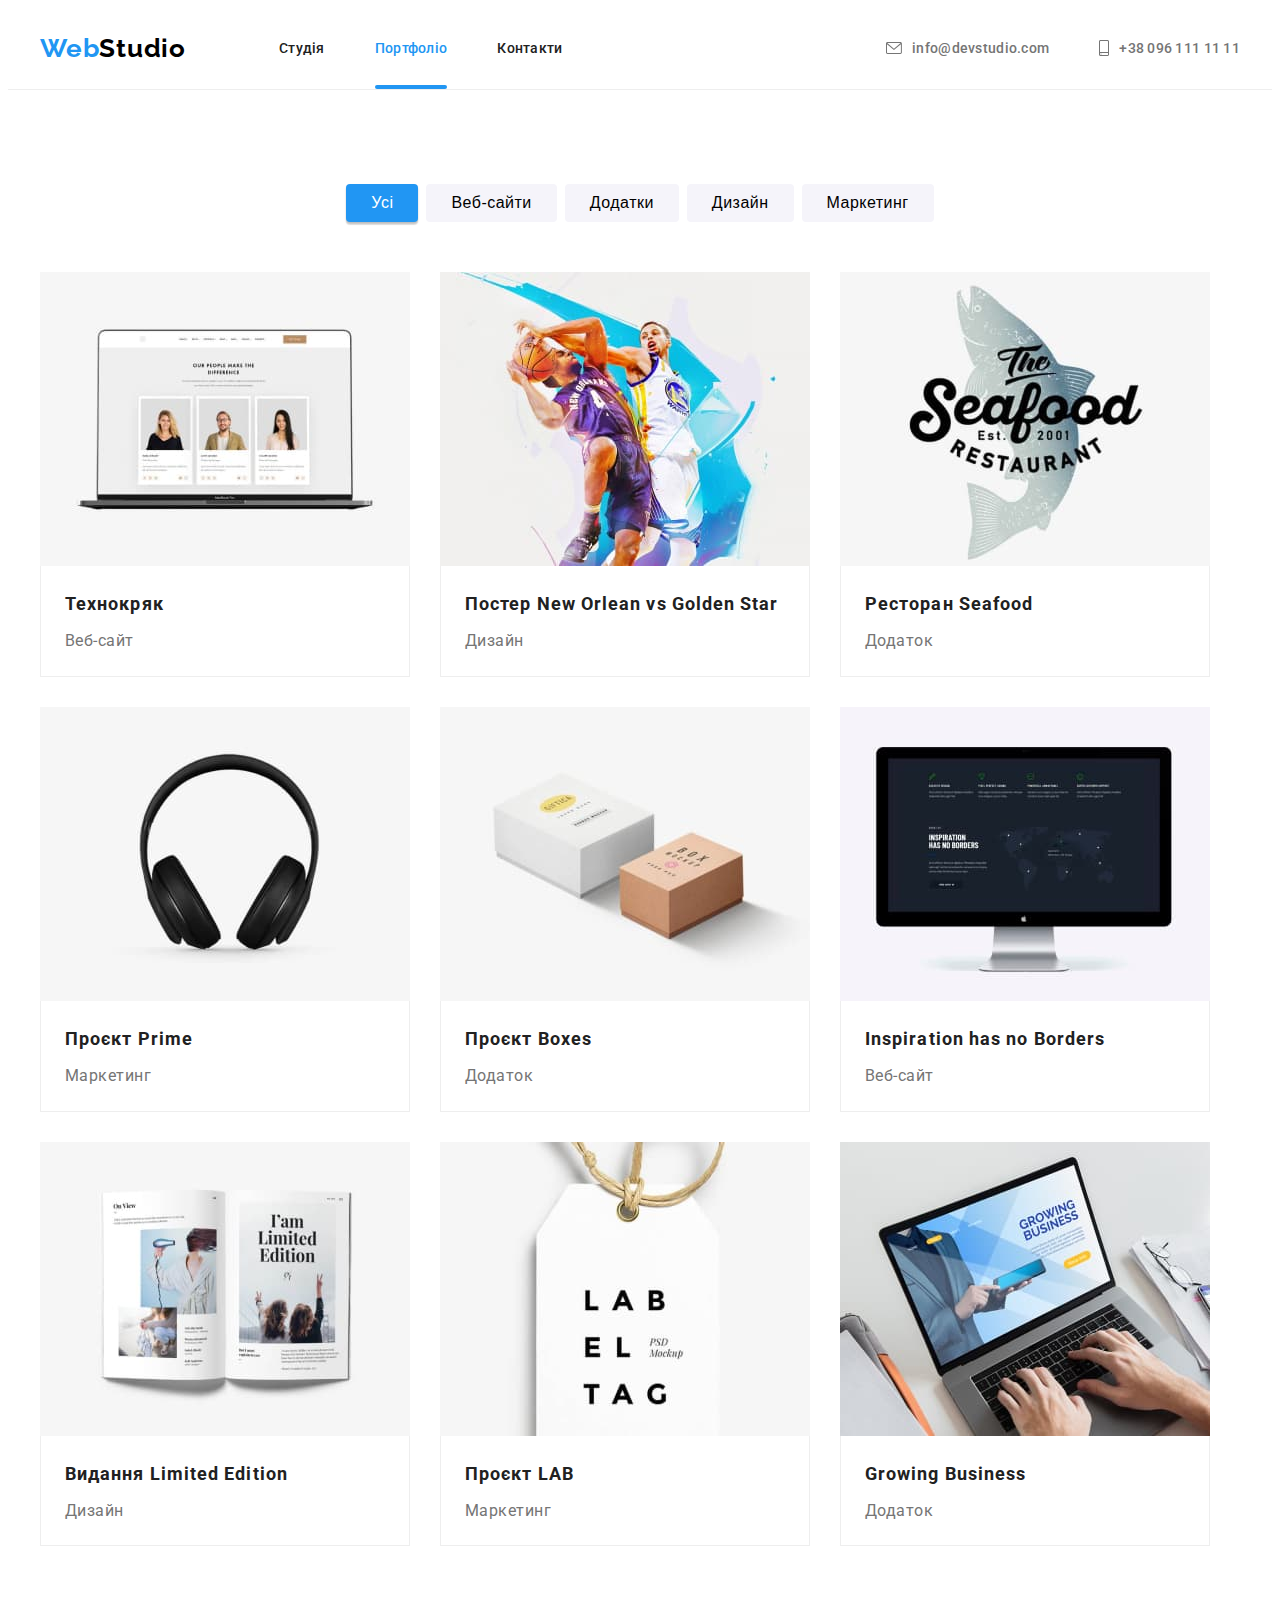
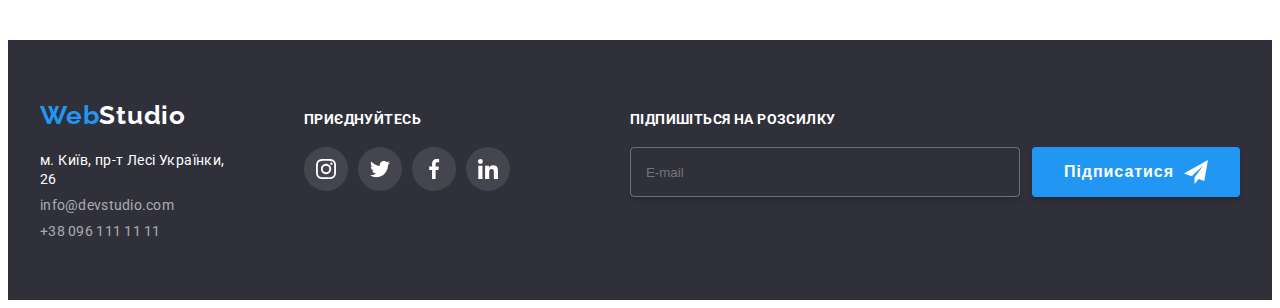
==== commit 74d25bd7: "Вихідний код" ====
--- a/portfolio.html
+++ b/portfolio.html
@@ -21,7 +21,7 @@
       referrerpolicy="no-referrer"
     />
 
-    <link rel="stylesheet" href="./css/styles.css" />
+    <link rel="stylesheet" href="./css/main.min.css" />
   </head>
   <body>
     <!-- Header -->
--- a/css/main.min.css
+++ b/css/main.min.css
@@ -0,0 +1 @@
+:root{--text-font: "Roboto", sans-serif;--secondary-font: "Raleway", sans-serif;--accent-color: #2196F3;--main-text-color: #212121;--secondary-text-color: #FFF;--description-text-color: #757575;--main-background-color: #fff;--background-color-dark: #2F303A;--background-color-light: #F5F4FA;--animation: 250ms cubic-bezier(0.4, 0, 0.2, 1)}.visually-hidden{position:absolute;width:1px;height:1px;padding:0;margin:-1px;overflow:hidden;clip:rect(0, 0, 0, 0);white-space:nowrap;border:0}body{font-family:var(--text-font);color:var(--main-text-color);background-color:var(--main-background-color)}.link{text-decoration:none;font-style:normal;color:currentColor}.list{list-style:none;padding:0;margin:0}h1,h2,h3,h4,h5,h6,p{margin:0}img{display:block}.container{width:1200px;padding-left:15px;padding-right:15px;margin-left:auto;margin-right:auto}.logo{color:var(--accent-color);font-family:var(--secondary-font);font-size:26px;font-weight:700;letter-spacing:.78px}.logo--black{color:#000}.logo-white{color:var(--secondary-text-color)}.header__logo{margin-right:93px}.backdrop{position:fixed;top:0;left:0;background-color:rgba(0,0,0,.2);width:100%;height:100%;-webkit-transition:opacity var(--animation),visibility var(--animation);transition:opacity var(--animation),visibility var(--animation);-webkit-transition-delay:250ms;transition-delay:250ms;z-index:10}.backdrop.is-hidden{opacity:0;pointer-events:none;visibility:hidden}.modal-wrapper{position:absolute;top:50%;left:50%;-webkit-transform:translate(-50%, -50%) scale(1);transform:translate(-50%, -50%) scale(1);width:528px;padding:40px;border-radius:4px;background:var(--main-background-color);-webkit-box-shadow:0px 2px 1px 0px rgba(0,0,0,.2),0px 1px 1px 0px rgba(0,0,0,.14),0px 1px 3px 0px rgba(0,0,0,.12);box-shadow:0px 2px 1px 0px rgba(0,0,0,.2),0px 1px 1px 0px rgba(0,0,0,.14),0px 1px 3px 0px rgba(0,0,0,.12);-webkit-transition:-webkit-transform var(--animation);transition:-webkit-transform var(--animation);transition:transform var(--animation);transition:transform var(--animation), -webkit-transform var(--animation)}.backdrop.is-hidden .modal-wrapper{-webkit-transform:translate(-50%, -50%) scale(0.8);transform:translate(-50%, -50%) scale(0.8)}.modal-button{position:absolute;top:8px;right:8px;display:-webkit-box;display:-ms-flexbox;display:flex;-webkit-box-align:center;-ms-flex-align:center;align-items:center;-webkit-box-pack:center;-ms-flex-pack:center;justify-content:center;padding:0;width:30px;height:30px;cursor:pointer;border-radius:50%;border:1px solid rgba(0,0,0,.1);background-color:rgba(0,0,0,0)}.modal-button-icon{fill:#212121;-webkit-transition:fill var(--animation);transition:fill var(--animation)}.modal-button:hover .modal-button-icon,.modal-button:focus .modal-button-icon{fill:var(--accent-color)}.modal-wrapper-title{color:var(--main-text-color);text-align:center;font-size:20px;line-height:normal;letter-spacing:.6px;display:block;margin-bottom:12px}.form-group,.form-policy-group{display:block}.form-group{position:relative;margin-bottom:10px}.form-label{display:block;color:var(--description-text-color);font-size:12px;font-weight:400;line-height:normal;letter-spacing:.12px;text-align:left;margin-bottom:4px}.form-input{outline:rgba(0,0,0,0);width:100%;padding:11px 12px 11px 35px;border-radius:4px;border:1px solid rgba(33,33,33,.2);cursor:pointer;-webkit-transition:border var(--animation);transition:border var(--animation);font-size:14px}.form-input:hover,.form-input:focus{border:1px solid var(--accent-color)}.form-icon{position:absolute;left:12px;bottom:13px;fill:#212121;-webkit-transition:fill var(--animation);transition:fill var(--animation)}.form-input:hover+.form-icon,.form-input:focus+.form-icon{fill:var(--accent-color)}.form-textarea{outline:rgba(0,0,0,0);width:100%;height:120px;padding:12px 16px;border-radius:4px;border:1px solid rgba(33,33,33,.2);resize:none;-webkit-transition:border var(--animation);transition:border var(--animation);font-size:12px}.form-textarea:hover,.form-textarea:focus{border:1px solid var(--accent-color)}.form-textarea::-webkit-input-placeholder{color:rgba(117,117,117,.5);font-size:12px;font-weight:400;line-height:normal;letter-spacing:.12px}.form-textarea::-moz-placeholder{color:rgba(117,117,117,.5);font-size:12px;font-weight:400;line-height:normal;letter-spacing:.12px}.form-textarea:-ms-input-placeholder{color:rgba(117,117,117,.5);font-size:12px;font-weight:400;line-height:normal;letter-spacing:.12px}.form-textarea::-ms-input-placeholder{color:rgba(117,117,117,.5);font-size:12px;font-weight:400;line-height:normal;letter-spacing:.12px}.form-textarea::placeholder{color:rgba(117,117,117,.5);font-size:12px;font-weight:400;line-height:normal;letter-spacing:.12px}.form-policy-group{display:-webkit-box;display:-ms-flexbox;display:flex;-webkit-box-align:baseline;-ms-flex-align:baseline;align-items:baseline;-webkit-box-pack:center;-ms-flex-pack:center;justify-content:center;margin-top:15px;margin-bottom:30px}.custom-checkbox{display:-webkit-box;display:-ms-flexbox;display:flex;-webkit-box-align:center;-ms-flex-align:center;align-items:center;-webkit-box-pack:center;-ms-flex-pack:center;justify-content:center;width:16px;height:15px;outline:2px solid #212121;outline-offset:-2px;border-radius:2px;margin-right:8px;-webkit-transition:background-color var(--animation),outline-color var(--animation),outline var(--animation);transition:background-color var(--animation),outline-color var(--animation),outline var(--animation)}.custom-checkbox:hover,.checkbox:focus~.custom-checkbox{outline:2px solid var(--accent-color);outline-offset:-2px}.checkbox:checked+.custom-checkbox{background-color:var(--accent-color);outline-color:var(--accent-color)}.custom-checkbox-icon{opacity:0;-webkit-transition:opacity var(--animation);transition:opacity var(--animation)}.checkbox:checked+.custom-checkbox .custom-checkbox-icon{opacity:1;fill:#eee}.policy-description{color:var(--description-text-color);font-size:14px;font-weight:400;line-height:1.71;letter-spacing:.42px}.policy-link{color:var(--accent-color);font-size:14px;font-weight:400;line-height:24px;letter-spacing:.42px;-webkit-transition:border-bottom var(--animation);transition:border-bottom var(--animation)}.form-button{padding:10px 52px}.form-button{-webkit-transition:border var(--animation);transition:border var(--animation)}.footer-form-title{display:block;color:var(--secondary-text-color);font-size:14px;font-weight:700;line-height:normal;letter-spacing:.42px;text-transform:uppercase;margin-bottom:20px}.footer-form{display:-webkit-box;display:-ms-flexbox;display:flex}.footer-form-input{width:358px;padding:15px;outline:rgba(0,0,0,0);color:var(--secondary-text-color);background-color:rgba(0,0,0,0);border-radius:4px;border:1px solid rgba(255,255,255,.3);-webkit-box-shadow:0px 4px 4px 0px rgba(0,0,0,.15);box-shadow:0px 4px 4px 0px rgba(0,0,0,.15);margin-right:12px;-webkit-transition:outline var(--animation);transition:outline var(--animation)}.footer-form-input:hover,.footer-form-input:focus{outline:1px solid var(--accent-color);outline-offset:-2px}.footer-form-button{display:-webkit-box;display:-ms-flexbox;display:flex;-webkit-box-align:center;-ms-flex-align:center;align-items:center;-webkit-box-pack:center;-ms-flex-pack:center;justify-content:center;gap:10px;padding:10px 28px}.footer-form-icon{fill:#fff}.portfolio{padding-top:94px;padding-bottom:94px}.portfolio-buttons{display:-webkit-box;display:-ms-flexbox;display:flex;-webkit-box-align:center;-ms-flex-align:center;align-items:center;-webkit-box-pack:center;-ms-flex-pack:center;justify-content:center;margin-bottom:50px}.portfolio-button{margin-right:8px}.portfolio-button:last-child{margin-right:0}.button{background-color:var(--background-color-light);text-align:center;font-size:16px;font-weight:500;line-height:1.62;letter-spacing:.48px;border:none;border-radius:4px;cursor:pointer;padding:6px 25px;-webkit-transition:color var(--animation),background-color var(--animation),-webkit-box-shadow var(--animation);transition:color var(--animation),background-color var(--animation),-webkit-box-shadow var(--animation);transition:color var(--animation),background-color var(--animation),box-shadow var(--animation);transition:color var(--animation),background-color var(--animation),box-shadow var(--animation),-webkit-box-shadow var(--animation)}.button:hover,.button:focus{background-color:var(--accent-color);color:var(--secondary-text-color);-webkit-box-shadow:0px 2px 2px 0px rgba(0,0,0,.12),0px 1px 2px 0px rgba(0,0,0,.08),0px 3px 1px 0px rgba(0,0,0,.1);box-shadow:0px 2px 2px 0px rgba(0,0,0,.12),0px 1px 2px 0px rgba(0,0,0,.08),0px 3px 1px 0px rgba(0,0,0,.1)}.active-button{background-color:var(--accent-color);color:var(--secondary-text-color);-webkit-box-shadow:0px 2px 2px 0px rgba(0,0,0,.12),0px 1px 2px 0px rgba(0,0,0,.08),0px 3px 1px 0px rgba(0,0,0,.1);box-shadow:0px 2px 2px 0px rgba(0,0,0,.12),0px 1px 2px 0px rgba(0,0,0,.08),0px 3px 1px 0px rgba(0,0,0,.1)}.socials{display:-webkit-box;display:-ms-flexbox;display:flex;-webkit-box-align:center;-ms-flex-align:center;align-items:center;-webkit-box-pack:center;-ms-flex-pack:center;justify-content:center}.social-link{display:-webkit-box;display:-ms-flexbox;display:flex;-webkit-box-align:center;-ms-flex-align:center;align-items:center;-webkit-box-pack:center;-ms-flex-pack:center;justify-content:center;width:44px;height:44px;background-color:var(--main-background-color);border-radius:50%;-webkit-transition:background-color var(--animation),color var(--animation);transition:background-color var(--animation),color var(--animation)}.social-link:hover,.social-link:focus{background-color:var(--accent-color)}.social-item:not(:last-child){margin-right:10px}.social-icon{fill:#afb1b8;-webkit-transition:fill var(--animation);transition:fill var(--animation)}.social-link:hover .social-icon,.social-link:focus .social-icon{fill:#fff}.footer-social-link{background-color:rgba(255,255,255,.1)}.footer-social-icon{fill:#fff}.header{border-bottom:1px solid #eee}.header__container{display:-webkit-box;display:-ms-flexbox;display:flex;-webkit-box-align:center;-ms-flex-align:center;align-items:center}.header-navigations__links{display:-webkit-box;display:-ms-flexbox;display:flex}.header-navigations__item{margin-right:50px}.header-navigations__item:last-child{margin-right:0}.header-navigations__link{color:var(--main-text-color);font-weight:500;font-size:14px;line-height:1.2;letter-spacing:.28px;padding-top:32px;padding-bottom:32px;display:block;position:relative;-webkit-transition:color var(--animation);transition:color var(--animation)}.header-navigations__link:hover,.header-navigations__link:focus{color:var(--accent-color)}.header-navigations--active-link{color:var(--accent-color)}.header-navigations--active-link::after{position:absolute;bottom:0;left:0;content:"";display:block;width:100%;height:3.85px;background-color:var(--accent-color);border-radius:2px}.header-contacts{display:-webkit-box;display:-ms-flexbox;display:flex;margin-left:auto}.header-contacts__link{color:var(--description-text-color);font-weight:500;font-size:14px;line-height:1.2;letter-spacing:.28px;padding-top:32px;padding-bottom:32px;display:-webkit-box;display:-ms-flexbox;display:flex;-webkit-box-align:center;-ms-flex-align:center;align-items:center;-webkit-transition:color var(--animation);transition:color var(--animation)}.header-contacts__link:hover,.header-contacts__link:focus{color:var(--accent-color)}.header-contacts__icon{fill:currentColor;margin-right:10px}.header-contacts__item{margin-right:50px}.header-contacts__item:last-child{margin-right:0px}.hero{background-color:var(--background-color-dark);background-image:-webkit-gradient(linear, left top, right top, from(rgba(47, 48, 58, 0.4)), to(rgba(47, 48, 58, 0.4))),url(../images/hero/hero.jpg);background-image:linear-gradient(to right, rgba(47, 48, 58, 0.4), rgba(47, 48, 58, 0.4)),url(../images/hero/hero.jpg);background-repeat:no-repeat;background-position:50% 50%;max-width:1600px;text-align:center;padding-top:200px;padding-bottom:200px;margin-left:auto;margin-right:auto}.hero-title{color:var(--secondary-text-color);font-size:44px;font-weight:900;line-height:1.36;letter-spacing:2.64px;text-transform:uppercase;width:696px;margin-right:auto;margin-left:auto;margin-bottom:30px}.hero-button{background-color:var(--accent-color);color:var(--secondary-text-color);font-size:16px;font-weight:700;line-height:1.87;letter-spacing:.96px;border:none;cursor:pointer;padding:10px 32px;border-radius:4px;-webkit-box-shadow:0px 4px 4px 0px rgba(0,0,0,.15);box-shadow:0px 4px 4px 0px rgba(0,0,0,.15)}.advantages{padding-top:94px;padding-bottom:94px}.advantages__list{display:-webkit-box;display:-ms-flexbox;display:flex}.advantage__item{margin-right:30px;width:270px}.advantage__item:last-child{margin-right:0px}.advantages__icons{display:-webkit-box;display:-ms-flexbox;display:flex;-webkit-box-align:center;-ms-flex-align:center;align-items:center;-webkit-box-pack:center;-ms-flex-pack:center;justify-content:center;width:270px;height:120px;border-radius:4px;background:var(--background-color-light);margin-bottom:30px}.advantage__title{font-size:14px;font-weight:700;line-height:1.2;letter-spacing:.42px;text-transform:uppercase;margin-bottom:10px}.advantage__desc{color:var(--description-text-color);font-size:14px;line-height:1.71;letter-spacing:.42px}.skils{padding-bottom:94px}.skils__title{text-align:center;font-size:36px;font-weight:700;line-height:1.2;letter-spacing:1.08px;margin-bottom:50px}.skils__list{display:-webkit-box;display:-ms-flexbox;display:flex;-webkit-box-align:center;-ms-flex-align:center;align-items:center}.skils__item{margin-right:30px;position:relative}.skils__item:last-child{margin-right:0px}.skils__text{position:absolute;bottom:0;width:100%;height:70px;display:-webkit-box;display:-ms-flexbox;display:flex;-webkit-box-align:center;-ms-flex-align:center;align-items:center;-webkit-box-pack:center;-ms-flex-pack:center;justify-content:center;background-color:rgba(47,48,58,.8);color:var(--secondary-text-color);font-size:14px;font-style:normal;font-weight:700;line-height:normal;letter-spacing:.42px;text-transform:uppercase}.team{background-color:var(--background-color-light);padding-top:94px;padding-bottom:94px}.team-title{text-align:center;font-size:36px;font-weight:700;line-height:1.2;letter-spacing:1.08px;margin-bottom:50px}.team-list{display:-webkit-box;display:-ms-flexbox;display:flex;-webkit-box-align:center;-ms-flex-align:center;align-items:center}.team-item{margin-right:30px;background-color:var(--main-background-color);border-radius:0px 0px 4px 4px;-webkit-box-shadow:0px 2px 1px 0px rgba(0,0,0,.2),0px 1px 1px 0px rgba(0,0,0,.14),0px 1px 3px 0px rgba(0,0,0,.12);box-shadow:0px 2px 1px 0px rgba(0,0,0,.2),0px 1px 1px 0px rgba(0,0,0,.14),0px 1px 3px 0px rgba(0,0,0,.12)}.team-item:last-child{margin-right:0}.member-desc{padding-top:30px;padding-bottom:30px}.team-member{text-align:center;font-size:16px;font-weight:500;line-height:1.2;letter-spacing:.48px;margin-bottom:10px}.team-member-desc{color:var(--description-text-color);text-align:center;font-size:16px;line-height:1.2;letter-spacing:.48px;margin-bottom:16px}.clients{padding-top:94px;padding-bottom:94px}.clients__title{color:var(--main-text-color);text-align:center;font-size:36px;font-style:normal;line-height:normal;letter-spacing:1.08px;margin-bottom:50px}.clients__list{display:-webkit-box;display:-ms-flexbox;display:flex;-webkit-box-align:center;-ms-flex-align:center;align-items:center}.clients__item{display:-webkit-box;display:-ms-flexbox;display:flex;margin-right:30px}.clients__item:last-child{margin-right:0}.clients__link{display:-webkit-box;display:-ms-flexbox;display:flex;-webkit-box-align:center;-ms-flex-align:center;align-items:center;-webkit-box-pack:center;-ms-flex-pack:center;justify-content:center;width:170px;height:92px;border-radius:4px;border:1px solid #afb1b8;-webkit-transition:border-color var(--animation),color var(--animation);transition:border-color var(--animation),color var(--animation)}.clients__link:hover,.clients__link:focus{border-color:var(--accent-color)}.clients__icon{fill:#afb1b8;-webkit-transition:fill var(--animation);transition:fill var(--animation)}.clients__link:hover .clients__icon,.clients__link:focus .clients__icon{fill:var(--accent-color)}.clients__item:hover .clients__icon,.clients__item:focus .clients__icon{fill:var(--accent-color)}.footer{background-color:var(--background-color-dark);padding-top:60px;padding-bottom:60px}.aside{display:-webkit-box;display:-ms-flexbox;display:flex;-webkit-box-align:baseline;-ms-flex-align:baseline;align-items:baseline}.navigation-group{margin-right:70px}.map-link{color:var(--secondary-text-color);font-size:14px;line-height:1.71px;letter-spacing:.42px;-webkit-transition:color var(--animation);transition:color var(--animation)}.map-link:hover,.map-link:focus{color:var(--accent-color)}.footer-contacts{margin-top:20px}.contact-link{color:rgba(255,255,255,.6);font-weight:400;font-size:14px;line-height:1.2;letter-spacing:.28px;padding-top:0px;padding-bottom:0px;display:block;margin-top:9px}.contact-link:hover,.contact-link:focus{color:var(--accent-color)}.footer-socials-group{margin-right:120px}.footer-socials-list{display:-webkit-box;display:-ms-flexbox;display:flex;-webkit-box-pack:start;-ms-flex-pack:start;justify-content:flex-start}.footer-socials-title{color:#fff;font-size:14px;line-height:normal;letter-spacing:.42px;text-transform:uppercase;margin-bottom:20px}.progect-name{font-size:18px;font-weight:700;line-height:2;letter-spacing:1.08px;margin-bottom:4px;-webkit-transition:color var(--animation);transition:color var(--animation)}.progect-type{color:var(--description-text-color);font-size:16px;line-height:1.87;letter-spacing:.48px;-webkit-transition:color var(--animation);transition:color var(--animation)}.portfolio-projects{display:-webkit-box;display:-ms-flexbox;display:flex;-ms-flex-wrap:wrap;flex-wrap:wrap;margin-top:-30px;margin-left:-30px}.project-item{margin-top:30px;margin-left:30px}.project-link{display:block;-webkit-transition:-webkit-box-shadow var(--animation);transition:-webkit-box-shadow var(--animation);transition:box-shadow var(--animation);transition:box-shadow var(--animation), -webkit-box-shadow var(--animation)}.project-link:hover,.project-link:focus{-webkit-box-shadow:1px 4px 6px 0px rgba(0,0,0,.16),0px 4px 4px 0px rgba(0,0,0,.06),0px 1px 1px 0px rgba(0,0,0,.12);box-shadow:1px 4px 6px 0px rgba(0,0,0,.16),0px 4px 4px 0px rgba(0,0,0,.06),0px 1px 1px 0px rgba(0,0,0,.12)}.overlay-box{position:relative;overflow:hidden}.overlay{position:absolute;top:0;left:0;width:100%;height:100%;padding:63px 24px;-webkit-transform:translateY(100%);transform:translateY(100%);-webkit-transition:-webkit-transform var(--animation);transition:-webkit-transform var(--animation);transition:transform var(--animation);transition:transform var(--animation), -webkit-transform var(--animation);background-color:rgba(33,150,243,.9)}.project-item:hover .overlay,.project-item:focus .overlay{-webkit-transform:translateY(0);transform:translateY(0)}.overlay-text{color:var(--secondary-text-color);font-size:18px;font-style:normal;font-weight:400;line-height:1.55;letter-spacing:.54px}.project-desc{padding:20px 24px;border-left:1px solid #eee;border-right:1px solid #eee;border-bottom:1px solid #eee}/*# sourceMappingURL=main.min.css.map */